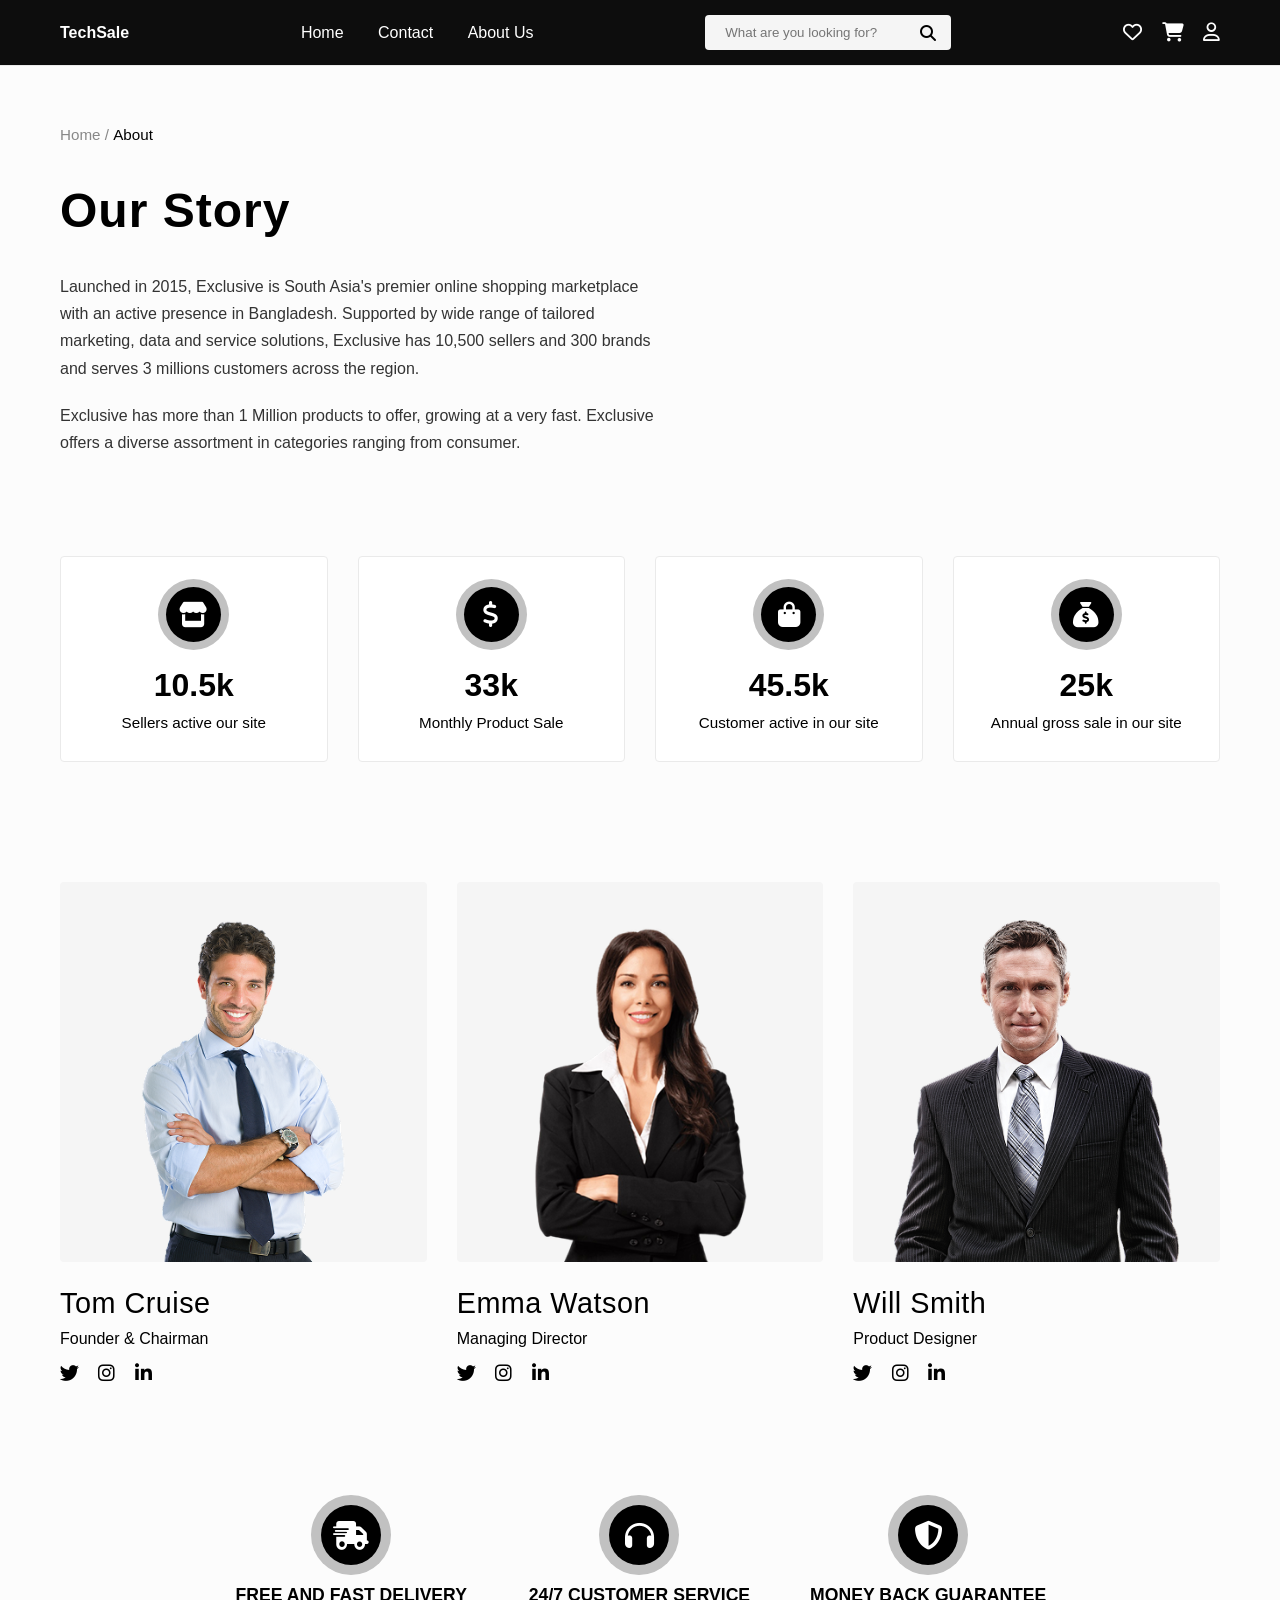
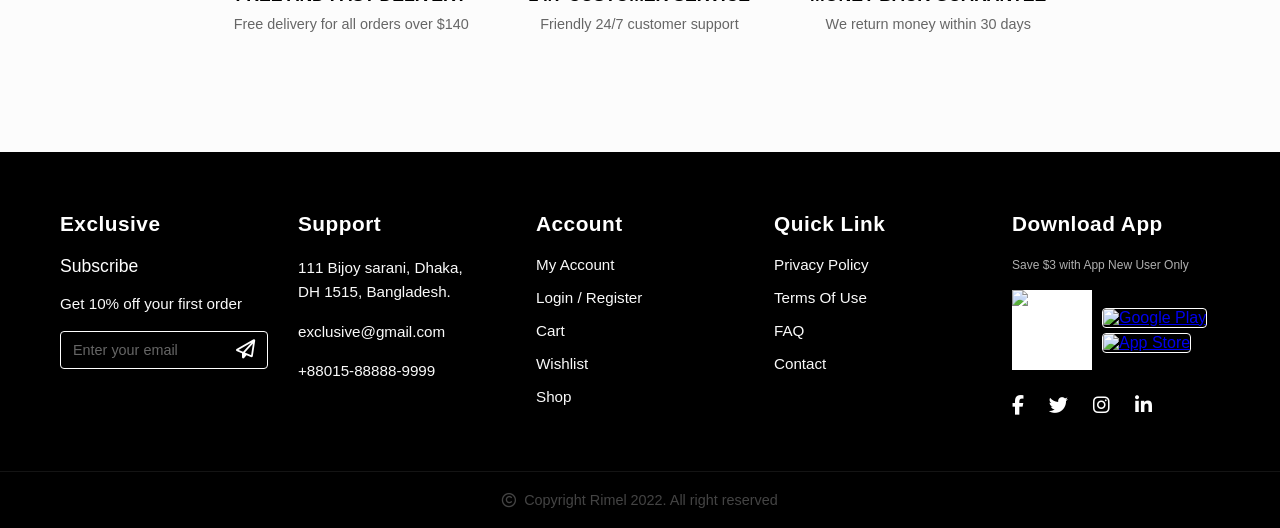
==== aboutus.html @ 367d189a "first commit" ====
<!DOCTYPE html>
<html lang="en">
<head>
    <meta charset="UTF-8">
    <meta name="viewport" content="width=device-width, initial-scale=1.0">
    <title>About Us - Tech Store</title>
    <link rel="stylesheet" href="index.css">
    <link rel="stylesheet" href="aboutus.css">
    <link rel="stylesheet" href="https://cdnjs.cloudflare.com/ajax/libs/font-awesome/6.5.0/css/all.min.css">
</head>
<body>
    <header class="main-header">
        <nav class="nav-menu" id="navMenu">
            <div class="logo"><strong>TechSale</strong></div>
            <div class="nav-links">
                <a href="index.html">Home</a>
                <a href="#">Contact</a>
                <a class="active" href="aboutus.html">About Us</a>
            </div>
            <div class="search-div">
                <input placeholder="What are you looking for?">
                <i class="fa-solid fa-magnifying-glass"></i>
            </div>
            <div class="icons">
                <i class="fa-regular fa-heart" style="color: rgb(255, 255, 255);"></i>
                <i class="fa-solid fa-cart-shopping" style="color: rgb(255, 255, 255);"></i>
                <i class="fa-regular fa-user" style="color: rgb(255, 255, 255);"></i>
            </div>
        </nav>
    </header>

    <main class="about-main">
        <div class="breadcrumb">
            <a href="index.html">Home</a> / <span class="current">About</span>
        </div>

        <section class="our-story">
            <div class="story-content">
                <h2>Our Story</h2>
                <p>Launched in 2015, Exclusive is South Asia's premier online shopping marketplace with an active presence in Bangladesh. Supported by wide range of tailored marketing, data and service solutions, Exclusive has 10,500 sellers and 300 brands and serves 3 millions customers across the region.</p>
                <p>Exclusive has more than 1 Million products to offer, growing at a very fast. Exclusive offers a diverse assortment in categories ranging from consumer.</p>
            </div>
        </section>

        <section class="about-stats">
            <div class="stat-card">
                <div class="icon-circle"><i class="fa-solid fa-store"></i></div>
                <h3>10.5k</h3>
                <p>Sellers active our site</p>
            </div>
            <div class="stat-card">
                <div class="icon-circle"><i class="fa-solid fa-dollar-sign"></i></div>
                <h3>33k</h3>
                <p>Monthly Product Sale</p>
            </div>
            <div class="stat-card">
                <div class="icon-circle"><i class="fa-solid fa-bag-shopping"></i></div>
                <h3>45.5k</h3>
                <p>Customer active in our site</p>
            </div>
            <div class="stat-card">
                <div class="icon-circle"><i class="fa-solid fa-sack-dollar"></i></div>
                <h3>25k</h3>
                <p>Annual gross sale in our site</p>
            </div>
        </section>

        <section class="about-team">
            <div class="team-member">
                <div class="member-img-wrapper">
                    <img src="img/TOM.png" alt="Tom Cruise">
                </div>
                <h3>Tom Cruise</h3>
                <p>Founder & Chairman</p>
                <div class="socials">
                    <a href="#"><i class="fa-brands fa-twitter"></i></a>
                    <a href="#"><i class="fa-brands fa-instagram"></i></a>
                    <a href="#"><i class="fa-brands fa-linkedin-in"></i></a>
                </div>
            </div>
            <div class="team-member">
                <div class="member-img-wrapper">
                    <img src="img/EMMA.png" alt="Emma Watson">
                </div>
                <h3>Emma Watson</h3>
                <p>Managing Director</p>
                <div class="socials">
                    <a href="#"><i class="fa-brands fa-twitter"></i></a>
                    <a href="#"><i class="fa-brands fa-instagram"></i></a>
                    <a href="#"><i class="fa-brands fa-linkedin-in"></i></a>
                </div>
            </div>
            <div class="team-member">
                <div class="member-img-wrapper">
                    <img src="img/WILL.png" alt="Will Smith">
                </div>
                <h3>Will Smith</h3>
                <p>Product Designer</p>
                <div class="socials">
                    <a href="#"><i class="fa-brands fa-twitter"></i></a>
                    <a href="#"><i class="fa-brands fa-instagram"></i></a>
                    <a href="#"><i class="fa-brands fa-linkedin-in"></i></a>
                </div>
            </div>
        </section>

        <section class="about-features">
            <div class="feature-item">
                <div class="feature-icon">
                    <i class="fa-solid fa-truck-fast"></i>
                </div>
                <h4>FREE AND FAST DELIVERY</h4>
                <p>Free delivery for all orders over $140</p>
            </div>
            <div class="feature-item">
                <div class="feature-icon">
                    <i class="fa-solid fa-headphones"></i>
                </div>
                <h4>24/7 CUSTOMER SERVICE</h4>
                <p>Friendly 24/7 customer support</p>
            </div>
            <div class="feature-item">
                <div class="feature-icon">
                    <i class="fa-solid fa-shield-halved"></i>
                </div>
                <h4>MONEY BACK GUARANTEE</h4>
                <p>We return money within 30 days</p>
            </div>
        </section>
    </main>

    <footer class="main-footer">
        <div class="footer-container">
            <div class="footer-column">
                <h3>Exclusive</h3>
                <h4>Subscribe</h4>
                <p>Get 10% off your first order</p>
                <form class="subscribe-form" action="#">
                    <input type="email" placeholder="Enter your email" required>
                    <button type="submit"><i class="fa-regular fa-paper-plane"></i></button>
                </form>
            </div>
            <div class="footer-column">
                <h3>Support</h3>
                <p>111 Bijoy sarani, Dhaka,<br> DH 1515, Bangladesh.</p>
                <p>exclusive@gmail.com</p>
                <p>+88015-88888-9999</p>
            </div>
            <div class="footer-column">
                <h3>Account</h3>
                <ul>
                    <li><a href="#">My Account</a></li>
                    <li><a href="#">Login / Register</a></li>
                    <li><a href="#">Cart</a></li>
                    <li><a href="#">Wishlist</a></li>
                    <li><a href="#">Shop</a></li>
                </ul>
            </div>
            <div class="footer-column">
                <h3>Quick Link</h3>
                <ul>
                    <li><a href="#">Privacy Policy</a></li>
                    <li><a href="#">Terms Of Use</a></li>
                    <li><a href="#">FAQ</a></li>
                    <li><a href="#">Contact</a></li>
                </ul>
            </div>
            <div class="footer-column app-column">
                <h3>Download App</h3>
                <p class="app-discount">Save $3 with App New User Only</p>
                <div class="app-links">
                    <div class="qr-code">
                        <img src="img/qr-code.png" alt="QR Code" style="background:#fff; width: 80px; height: 80px; display: block;">
                    </div>
                    <div class="store-buttons">
                        <a href="#"><img src="img/google-play.png" alt="Google Play" style="width: 110px; background:#000; border:1px solid #fff; border-radius: 4px;"></a>
                        <a href="#"><img src="img/app-store.png" alt="App Store" style="width: 110px; background:#000; border:1px solid #fff; border-radius: 4px; margin-top: 5px;"></a>
                    </div>
                </div>
                <div class="social-icons">
                    <a href="#"><i class="fa-brands fa-facebook-f"></i></a>
                    <a href="#"><i class="fa-brands fa-twitter"></i></a>
                    <a href="#"><i class="fa-brands fa-instagram"></i></a>
                    <a href="#"><i class="fa-brands fa-linkedin-in"></i></a>
                </div>
            </div>
        </div>
        <div class="footer-bottom">
            <p><i class="fa-regular fa-copyright"></i> Copyright Rimel 2022. All right reserved</p>
        </div>
    </footer>
</body>
</html>
---- index.css ----
/* Base Styles */
* {
    margin: 0;
    padding: 0;
    box-sizing: border-box;
    font-family: Arial, sans-serif;
}

body {
    background-color: #fcfcfc;
}

main {
    max-width: 1200px;
    margin: 0 auto;
    padding: 0 20px;
}

.logo {
 color: #ffffff;
}

/* Header & Navigation */
.main-header {
    background-color: #0D0D0D;
    border-bottom: 1px solid #eaeaea;
    padding: 15px 0;
}

.nav-menu {
    max-width: 1200px;
    margin: 0 auto;
    display: flex;
    justify-content: space-between;
    align-items: center;
    padding: 0 20px;
}

.nav-links a {
    text-decoration: none;
    color: #ffffff;
    margin: 0 15px;
    font-weight: 500;
}

.search-div {
    display: flex;
    align-items: center;
    position: relative;
    background: #f5f5f5;
    border-radius: 4px;
    padding: 5px 15px;
}

.search-div input {
    border: none;
    background: transparent;
    outline: none;
    padding: 5px;
    width: 200px;
}

.icons i {
    margin-left: 15px;
    font-size: 1.2rem;
    cursor: pointer;
    color: #ffffff;
}

/* Hero Banners */
.banner-placeholder {
    margin: -1px;
    display: flex;
    align-items: center;
    justify-content: center;

}

/* Structural Sections */
.product-section {
    margin: 40px 0;
}

.section-heading {
    display: flex;
    justify-content: space-between;
    align-items: center;
    margin-bottom: 20px;
}

.section-heading h2 {
    font-size: 1.5rem;
}

.view-all {
    color: #000000;
    text-decoration: none;
    font-weight: bold;
}

/* Product Cards Layout */
.product-grid {
    display: grid;
    grid-template-columns: repeat(5, 1fr);
    gap: 20px;
}

.product-card {
    background: #fff;
    border: 1px solid #eaeaea;
    border-radius: 8px;
    padding: 15px;
    position: relative;
    text-align: center;
    transition: box-shadow 0.3s;
}

.product-card:hover {
    box-shadow: 0 4px 12px rgba(0,0,0,0.1);
}

.wishlist-btn {
    position: absolute;
    top: 10px;
    right: 10px;
    background: none;
    border: none;
    cursor: pointer;
    font-size: 1.2rem;
    color: #888;
}

.product-img {
    width: 100%;
    height: 150px;
    object-fit: contain;
    margin-bottom: 15px;
}

.product-title {
    font-size: 0.9rem;
    margin-bottom: 10px;
    color: #333;
}

.price-container {
    margin-bottom: 10px;
}

.new-price {
    color: #d32f2f;
    font-weight: bold;
    margin-right: 5px;
}

.old-price {
    text-decoration: line-through;
    color: #888;
    font-size: 0.8rem;
}

.rating {
    font-size: 0.8rem;
    color: #fbc02d;
}

.reviews {
    color: #888;
    margin-left: 5px;
}

/* Interactive Promo Banner */
.promo-banner {
    background: #000;
    color: #fff;
    display: flex;
    justify-content: space-between;
    padding: 50px;
    border-radius: 8px;
    margin: 50px 0;
}

.category-tag {
    color: #00e676;
    font-weight: bold;
    margin-bottom: 15px;
    display: block;
}

.promo-content h2 {
    font-size: 2.5rem;
    margin-bottom: 20px;
}

.timer {
    display: flex;
    gap: 15px;
    margin-bottom: 30px;
}

.time-box {
    background: #fff;
    color: #000;
    width: 60px;
    height: 60px;
    border-radius: 50%;
    display: flex;
    flex-direction: column;
    align-items: center;
    justify-content: center;
    font-size: 0.7rem;
    font-weight: bold;
}

.time-box span {
    font-size: 1.2rem;
}
.promo-image{
    position: relative ;
    width: 500px;
    height: 300px;
    
    

}
#shadow-image{
    z-index: 1;
    position: absolute; right: -90px;
}
#JBL{
    z-index: 2;
     position: absolute;
     bottom: 10px;
     right: 20px;
}
.buy-btn {
    background: #00e676;
    color: #fff;
    border: none;
    padding: 10px 30px;
    border-radius: 4px;
    font-size: 1rem;
    cursor: pointer;
    font-weight: bold;
}
/* =========================================
   Footer Styles
========================================= */
.main-footer {
    background-color: #000000;
    color: #ffffff;
    padding-top: 60px;
    margin-top: 60px;
}

.footer-container {
    max-width: 1200px;
    margin: 0 auto;
    display: flex;
    justify-content: space-between;
    padding: 0 20px 50px;
    flex-wrap: wrap;
    gap: 30px;
}

.footer-column {
    flex: 1;
    min-width: 160px;
}

.footer-column h3 {
    font-size: 1.3rem;
    font-weight: bold;
    margin-bottom: 20px;
    letter-spacing: 0.5px;
}

.footer-column h4 {
    font-size: 1.1rem;
    margin-bottom: 15px;
    font-weight: 500;
}

.footer-column p {
    font-size: 0.95rem;
    margin-bottom: 15px;
    color: #fafafa;
    line-height: 1.6;
}

/* Subscribe Form */
.subscribe-form {
    display: flex;
    align-items: center;
    border: 1.5px solid #ffffff;
    border-radius: 4px;
    padding: 8px 12px;
    width: 100%;
    max-width: 250px;
    margin-top: 15px;
}

.subscribe-form input {
    background: transparent;
    border: none;
    color: #ffffff;
    outline: none;
    width: 100%;
    font-size: 0.9rem;
}

.subscribe-form input::placeholder {
    color: #666666;
}

.subscribe-form button {
    background: transparent;
    border: none;
    color: #ffffff;
    cursor: pointer;
    font-size: 1.2rem;
    display: flex;
    align-items: center;
    justify-content: center;
}

/* Footer Lists (Account, Links) */
.footer-column ul {
    list-style: none;
}

.footer-column ul li {
    margin-bottom: 15px;
}

.footer-column ul li a {
    color: #fafafa;
    text-decoration: none;
    font-size: 0.95rem;
    transition: color 0.3s ease;
}

.footer-column ul li a:hover {
    color: #888888;
}

/* App Download Section */
.app-discount {
    font-size: 0.75rem !important;
    color: #afafaf !important;
    margin-bottom: 12px;
}

.app-links {
    display: flex;
    gap: 10px;
    margin-bottom: 25px;
    align-items: center;
}

.store-buttons {
    display: flex;
    flex-direction: column;
}

/* Social Icons */
.social-icons {
    display: flex;
    gap: 25px;
}

.social-icons a {
    color: #ffffff;
    font-size: 1.2rem;
    text-decoration: none;
    transition: color 0.3s ease;
}

.social-icons a:hover {
    color: #888888;
}

/* Footer Bottom Copyright */
.footer-bottom {
    border-top: 1px solid #141414;
    text-align: center;
    padding: 20px 0;
    background-color: #000000;
}

.footer-bottom p {
    color: #444444;
    font-size: 0.9rem;
    display: flex;
    align-items: center;
    justify-content: center;
    gap: 8px;
    margin: 0;
}
---- aboutus.css ----
.about-main {
    max-width: 1200px;
    margin: 0 auto;
    padding: 0 20px;
    color: #000;
}

.breadcrumb {
    padding: 60px 0 40px;
    font-size: 0.95rem;
    color: #888;
}

.breadcrumb a {
    color: #888;
    text-decoration: none;
}

.breadcrumb .current {
    color: #000;
    font-weight: 500;
}

.our-story {
    margin-bottom: 100px;
}

.story-content {
    max-width: 600px;
}

.story-content h2 {
    font-size: 3rem;
    font-weight: 600;
    margin-bottom: 35px;
    letter-spacing: 1px;
}

.story-content p {
    font-size: 1rem;
    line-height: 1.7;
    margin-bottom: 20px;
    color: #333;
}

.about-stats {
    display: flex;
    gap: 30px;
    margin-bottom: 120px;
    flex-wrap: wrap;
}

.stat-card {
    flex: 1;
    min-width: 220px;
    border: 1.5px solid #eaeaea;
    border-radius: 4px;
    padding: 30px 20px;
    text-align: center;
    background-color: #ffffff;
    position: relative;
    transition: transform 0.3s ease, box-shadow 0.3s ease, border-color 0.3s ease;
}

.stat-card:hover {
    transform: translateY(-10px);
    box-shadow: 0 15px 30px rgba(0, 0, 0, 0.15);
    border-color: #000000;
}

.icon-circle {
    width: 55px;
    height: 55px;
    background: #000000;
    color: #ffffff;
    border-radius: 50%;
    display: flex;
    align-items: center;
    justify-content: center;
    font-size: 1.6rem;
    margin: 0 auto 25px;
    box-shadow: 0 0 0 8px #c1c1c1;
    transition: all 0.3s ease;
}

.stat-card h3 {
    font-size: 2rem;
    margin-bottom: 10px;
}

.stat-card p {
    font-size: 0.95rem;
    color: #000;
}

.about-team {
    display: flex;
    gap: 30px;
    margin-bottom: 120px;
    flex-wrap: wrap;
}

.team-member {
    flex: 1;
    min-width: 300px;
}

.member-img-wrapper {
    background-color: #f5f5f5;
    height: 380px;
    border-radius: 4px;
    display: flex;
    align-items: flex-end;
    justify-content: center;
    margin-bottom: 25px;
    overflow: hidden;
}

.member-img-wrapper img {
    height: 90%;
    object-fit: contain;
}

.team-member h3 {
    font-size: 1.8rem;
    font-weight: 500;
    margin-bottom: 10px;
    letter-spacing: 0.5px;
}

.team-member p {
    font-size: 1rem;
    color: #000;
    margin-bottom: 15px;
}

.socials a {
    color: #000;
    font-size: 1.2rem;
    margin-right: 15px;
    text-decoration: none;
    transition: color 0.3s ease;
}

.socials a:hover {
    color: #db4444;
}

.about-features {
    display: flex;
    justify-content: center;
    gap: 60px;
    margin-bottom: 120px;
    flex-wrap: wrap;
}

.feature-item {
    text-align: center;
    max-width: 250px;
}

.feature-icon {
    width: 60px;
    height: 60px;
    background: #000000;
    color: #ffffff;
    border-radius: 50%;
    display: flex;
    align-items: center;
    justify-content: center;
    font-size: 1.8rem;
    margin: 0 auto 20px;
    box-shadow: 0 0 0 10px #c1c1c1;
}

.feature-item h4 {
    font-size: 1.1rem;
    margin-bottom: 10px;
    font-weight: 600;
}

.feature-item p {
    font-size: 0.9rem;
    color: #666;
}
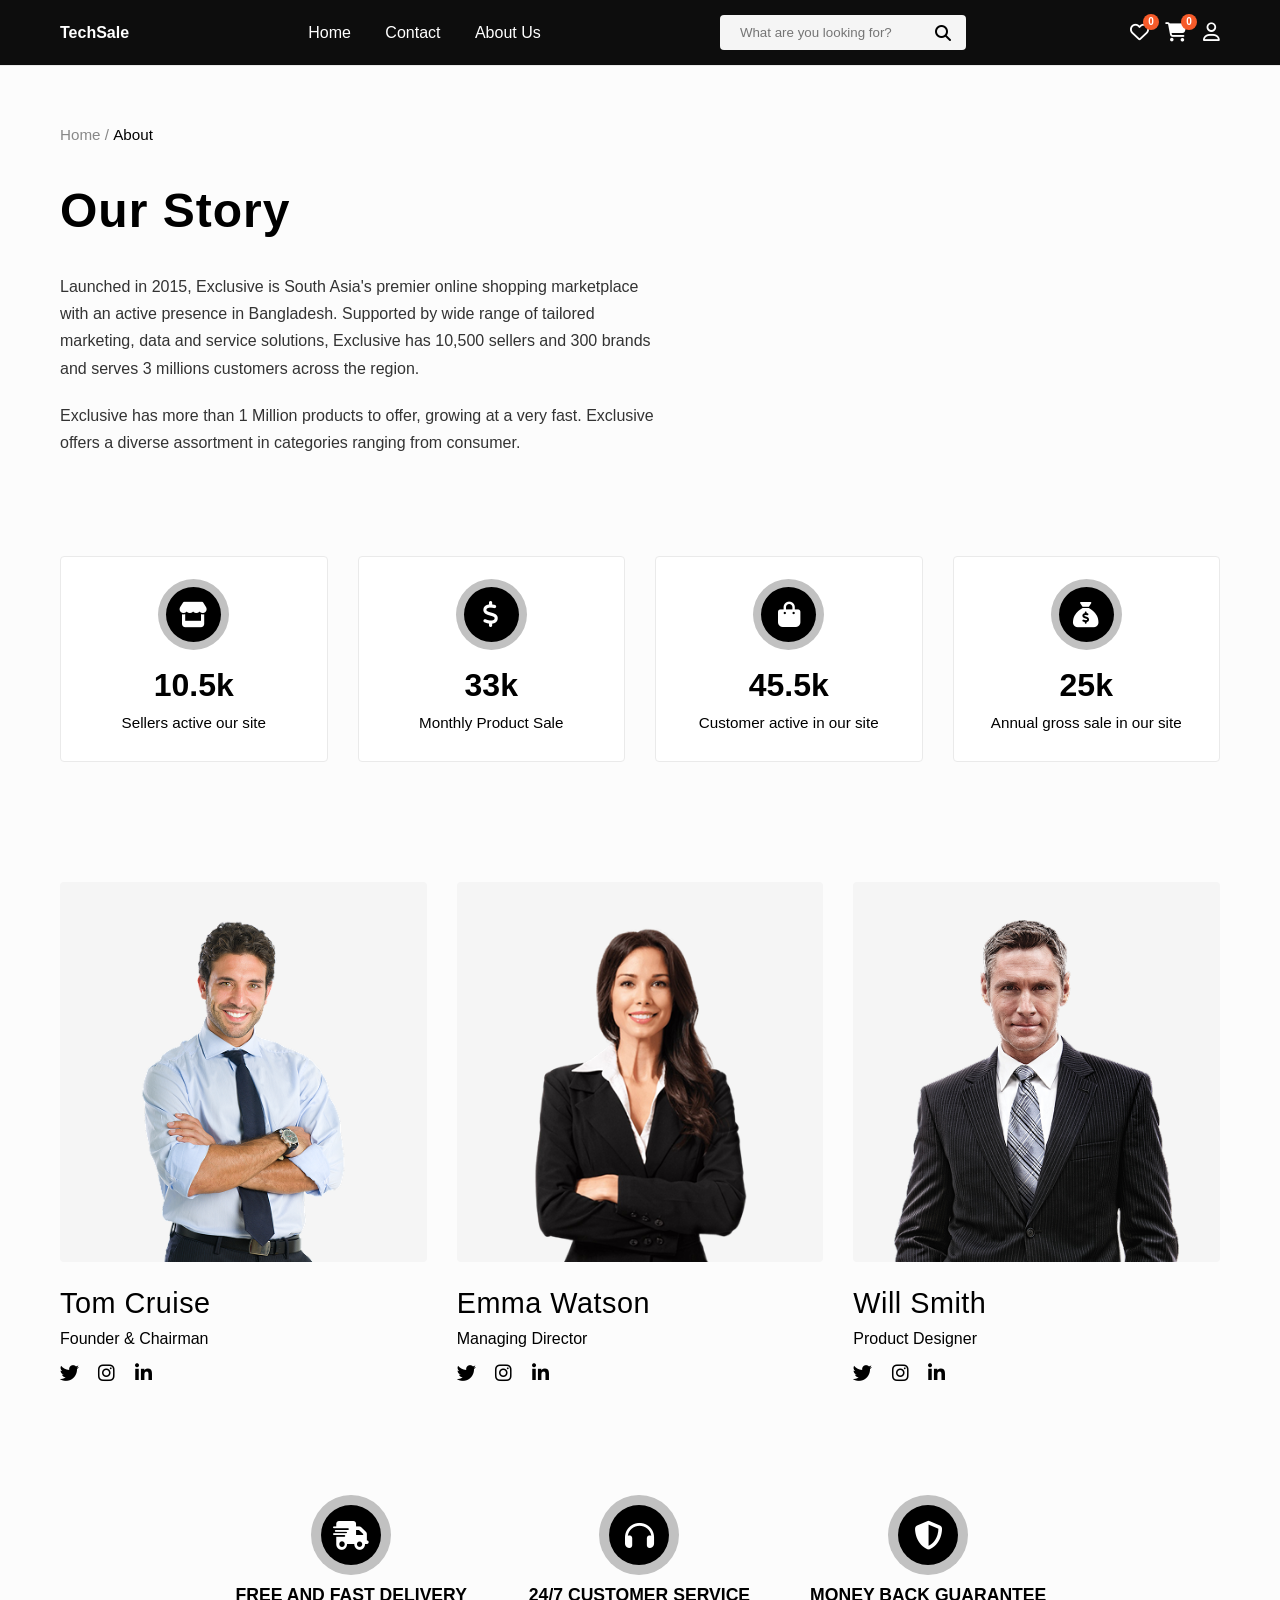
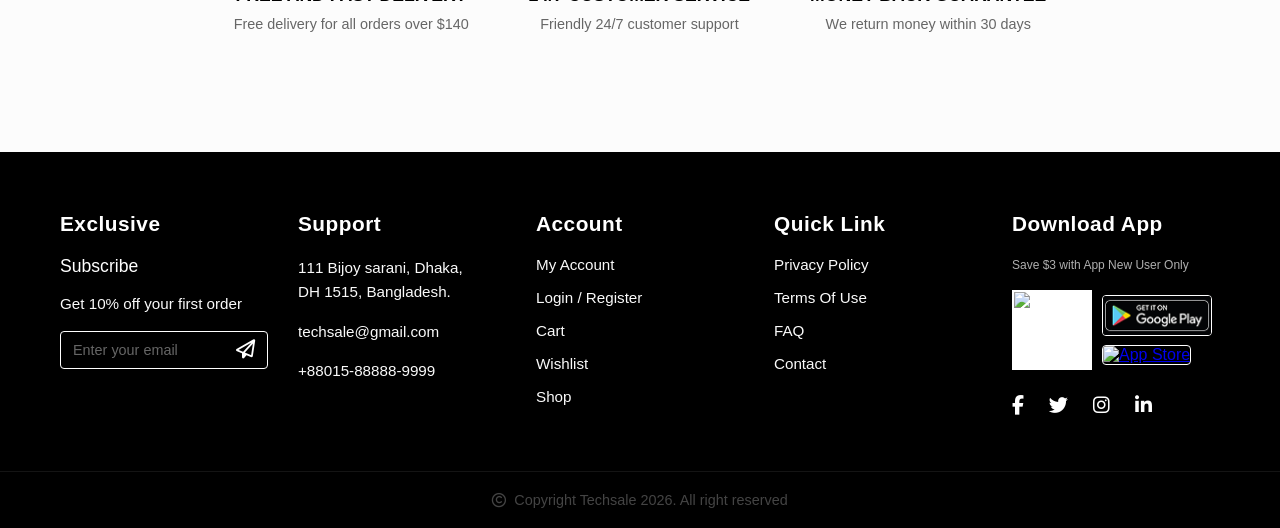
==== commit cce28dcb: "676766" ====
--- a/aboutus.html
+++ b/aboutus.html
@@ -14,7 +14,7 @@
             <div class="logo"><strong>TechSale</strong></div>
             <div class="nav-links">
                 <a href="index.html">Home</a>
-                <a href="#">Contact</a>
+                <a href="contact.html">Contact</a>
                 <a class="active" href="aboutus.html">About Us</a>
             </div>
             <div class="search-div">
@@ -22,9 +22,9 @@
                 <i class="fa-solid fa-magnifying-glass"></i>
             </div>
             <div class="icons">
-                <i class="fa-regular fa-heart" style="color: rgb(255, 255, 255);"></i>
-                <i class="fa-solid fa-cart-shopping" style="color: rgb(255, 255, 255);"></i>
-                <i class="fa-regular fa-user" style="color: rgb(255, 255, 255);"></i>
+                <a href="wishlist.html" class="icon-link js-wishlist-link"><i class="fa-regular fa-heart"></i><span class="icon-count wishlist-count">0</span></a>
+                <a href="cart.html" class="icon-link js-cart-link"><i class="fa-solid fa-cart-shopping"></i><span class="icon-count cart-count">0</span></a>
+                <a href="dashboard.html" class="icon-link"><i class="fa-regular fa-user"></i></a>
             </div>
         </nav>
     </header>
@@ -140,12 +140,14 @@
                     <button type="submit"><i class="fa-regular fa-paper-plane"></i></button>
                 </form>
             </div>
+
             <div class="footer-column">
                 <h3>Support</h3>
                 <p>111 Bijoy sarani, Dhaka,<br> DH 1515, Bangladesh.</p>
-                <p>exclusive@gmail.com</p>
+                <p>techsale@gmail.com</p>
                 <p>+88015-88888-9999</p>
             </div>
+
             <div class="footer-column">
                 <h3>Account</h3>
                 <ul>
@@ -156,25 +158,27 @@
                     <li><a href="#">Shop</a></li>
                 </ul>
             </div>
+
             <div class="footer-column">
                 <h3>Quick Link</h3>
                 <ul>
                     <li><a href="#">Privacy Policy</a></li>
                     <li><a href="#">Terms Of Use</a></li>
                     <li><a href="#">FAQ</a></li>
-                    <li><a href="#">Contact</a></li>
+                    <li><a href="contact.html">Contact</a></li>
                 </ul>
             </div>
+
             <div class="footer-column app-column">
                 <h3>Download App</h3>
                 <p class="app-discount">Save $3 with App New User Only</p>
                 <div class="app-links">
                     <div class="qr-code">
-                        <img src="img/qr-code.png" alt="QR Code" style="background:#fff; width: 80px; height: 80px; display: block;">
+                        <img src="img/Qr code.png" alt="QR Code" style="background:#fff; width: 80px; height: 80px; display: block; border: 2px solid #fff;">
                     </div>
                     <div class="store-buttons">
-                        <a href="#"><img src="img/google-play.png" alt="Google Play" style="width: 110px; background:#000; border:1px solid #fff; border-radius: 4px;"></a>
-                        <a href="#"><img src="img/app-store.png" alt="App Store" style="width: 110px; background:#000; border:1px solid #fff; border-radius: 4px; margin-top: 5px;"></a>
+                        <a href="#"><img src="img/GooglePlay.png" alt="Google Play" style="width: 110px; background:#000; border:1px solid #fff; border-radius: 4px;"></a>
+                        <a href="#"><img src="img/appStore.png" alt="App Store" style="width: 110px; background:#000; border:1px solid #fff; border-radius: 4px; margin-top: 5px;"></a>
                     </div>
                 </div>
                 <div class="social-icons">
@@ -185,9 +189,11 @@
                 </div>
             </div>
         </div>
+        
         <div class="footer-bottom">
-            <p><i class="fa-regular fa-copyright"></i> Copyright Rimel 2022. All right reserved</p>
+            <p><i class="fa-regular fa-copyright"></i> Copyright Techsale 2026. All right reserved</p>
         </div>
     </footer>
+    <script src="script.js"></script>
 </body>
 </html>
--- a/index.css
+++ b/index.css
@@ -396,4 +396,581 @@
     justify-content: center;
     gap: 8px;
     margin: 0;
-}+}
+/* =========================================
+   Shop interactions: search, wishlist, cart
+========================================= */
+.icons {
+    display: flex;
+    align-items: center;
+    gap: 16px;
+}
+
+.icons i {
+    margin-left: 0;
+}
+
+.icon-link {
+    color: #ffffff;
+    text-decoration: none;
+    position: relative;
+    display: inline-flex;
+    align-items: center;
+    justify-content: center;
+}
+
+.icon-link i {
+    color: #ffffff;
+}
+
+.icon-count {
+    position: absolute;
+    top: -9px;
+    right: -10px;
+    min-width: 16px;
+    height: 16px;
+    padding: 0 4px;
+    border-radius: 50%;
+    background: #f65b2a;
+    color: #fff;
+    font-size: 10px;
+    line-height: 16px;
+    text-align: center;
+    font-weight: bold;
+}
+
+.search-result-info {
+    min-height: 20px;
+    margin: 20px 0 -15px;
+    color: #666;
+    font-size: 0.95rem;
+}
+
+.empty-section,
+.empty-page {
+    grid-column: 1 / -1;
+    color: #777;
+    padding: 25px 0;
+}
+
+.product-card {
+    cursor: pointer;
+}
+
+.wishlist-btn.active,
+.wishlist-btn.active i {
+    color: #f65b2a;
+}
+
+.card-cart-btn {
+    width: 100%;
+    margin-top: 12px;
+    padding: 9px 12px;
+    border: none;
+    border-radius: 4px;
+    background: #0D0D0D;
+    color: #fff;
+    cursor: pointer;
+    font-weight: 600;
+    transition: 0.25s ease;
+}
+
+.card-cart-btn:hover {
+    background: #f65b2a;
+}
+
+/* Product details page */
+.product-main,
+.shop-page-main,
+.cart-main {
+    max-width: 1200px;
+    margin: 0 auto;
+    padding: 45px 20px 70px;
+}
+
+.product-detail-grid {
+    display: grid;
+    grid-template-columns: minmax(320px, 1fr) minmax(320px, 0.95fr);
+    gap: 90px;
+    align-items: start;
+}
+
+.product-gallery {
+    width: 100%;
+}
+
+.main-product-image {
+    width: 100%;
+    height: 355px;
+    background: #fff;
+    border: 1px solid #efefef;
+    display: flex;
+    align-items: center;
+    justify-content: center;
+    overflow: hidden;
+}
+
+.main-product-image img {
+    width: 92%;
+    height: 92%;
+    object-fit: contain;
+}
+
+.thumb-row {
+    display: grid;
+    grid-template-columns: repeat(4, 1fr);
+    gap: 18px;
+    margin-top: 22px;
+}
+
+.thumb-btn {
+    height: 72px;
+    border: 1px solid #ddd;
+    background: #fff;
+    cursor: pointer;
+    border-radius: 3px;
+}
+
+.thumb-btn img {
+    width: 100%;
+    height: 100%;
+    object-fit: contain;
+}
+
+.product-breadcrumb,
+.cart-breadcrumb {
+    color: #888;
+    font-size: 0.85rem;
+    margin-bottom: 18px;
+}
+
+.product-breadcrumb a,
+.cart-breadcrumb a {
+    color: #888;
+    text-decoration: none;
+}
+
+.product-info-panel h1 {
+    font-size: 1.75rem;
+    margin-bottom: 12px;
+    color: #111;
+}
+
+.product-meta-row {
+    display: flex;
+    align-items: center;
+    gap: 10px;
+    margin-bottom: 16px;
+    font-size: 0.85rem;
+}
+
+.product-rating {
+    color: #fbc02d;
+}
+
+.stock-status {
+    color: #00a550;
+    border-left: 1px solid #d7d7d7;
+    padding-left: 10px;
+}
+
+.product-short-desc {
+    color: #555;
+    line-height: 1.7;
+    max-width: 520px;
+    font-size: 0.95rem;
+    margin-bottom: 24px;
+}
+
+.product-detail-price {
+    font-size: 1.55rem;
+    margin-bottom: 24px;
+}
+
+.product-spec {
+    color: #333;
+    font-size: 0.95rem;
+    margin-bottom: 20px;
+}
+
+.product-spec span {
+    color: #999;
+    margin: 0 8px;
+}
+
+.color-row {
+    display: flex;
+    align-items: center;
+    gap: 10px;
+    margin-bottom: 24px;
+}
+
+.color-dot {
+    width: 17px;
+    height: 17px;
+    border-radius: 50%;
+    border: 1px solid #111;
+    display: inline-block;
+    background: #fff;
+}
+
+.color-dot:nth-child(3) {
+    background: #111;
+}
+
+.detail-actions {
+    display: flex;
+    align-items: center;
+    gap: 55px;
+    margin-bottom: 28px;
+}
+
+.qty-control {
+    display: inline-flex;
+    align-items: center;
+    height: 42px;
+}
+
+.qty-control button {
+    width: 34px;
+    height: 34px;
+    border: 1px solid #999;
+    background: #fff;
+    cursor: pointer;
+    font-size: 1.1rem;
+}
+
+.qty-control button:last-child {
+    background: #000;
+    color: #fff;
+}
+
+.qty-control span {
+    min-width: 46px;
+    height: 34px;
+    display: inline-flex;
+    align-items: center;
+    justify-content: center;
+    border-top: 1px solid #999;
+    border-bottom: 1px solid #999;
+    font-weight: 600;
+}
+
+.detail-wishlist-btn {
+    position: static;
+    width: 42px;
+    height: 42px;
+    border: 1px solid #999;
+    border-radius: 4px;
+    display: inline-flex;
+    align-items: center;
+    justify-content: center;
+    color: #111;
+    background: #fff;
+}
+
+.detail-buttons {
+    display: flex;
+    gap: 55px;
+}
+
+.buy-now-btn,
+.add-cart-btn,
+.outline-btn {
+    border: none;
+    border-radius: 4px;
+    cursor: pointer;
+    font-weight: 700;
+    transition: 0.25s ease;
+}
+
+.buy-now-btn {
+    background: #f65b2a;
+    color: #fff;
+    padding: 15px 42px;
+}
+
+.buy-now-btn:hover {
+    background: #dc4b20;
+}
+
+.add-cart-btn {
+    background: #000;
+    color: #fff;
+    padding: 15px 48px;
+}
+
+.add-cart-btn:hover {
+    background: #262626;
+}
+
+.outline-btn {
+    background: #fff;
+    border: 1px solid #777;
+    padding: 14px 24px;
+    color: #111;
+}
+
+.product-tabs {
+    display: flex;
+    justify-content: center;
+    gap: 85px;
+    border-top: 1px solid #e5e5e5;
+    margin: 55px -20px 0;
+    padding-top: 42px;
+}
+
+.tab-btn {
+    border: none;
+    background: transparent;
+    color: #aaa;
+    font-size: 1.05rem;
+    cursor: pointer;
+}
+
+.tab-btn.active {
+    color: #111;
+}
+
+.tab-content {
+    margin: 45px auto 70px;
+    max-width: 920px;
+    color: #888;
+    line-height: 1.7;
+    font-size: 0.95rem;
+}
+
+.hidden {
+    display: none !important;
+}
+
+.product-bottom-images {
+    display: grid;
+    grid-template-columns: 1fr 1fr;
+    gap: 30px;
+}
+
+.product-bottom-images img {
+    width: 100%;
+    height: 295px;
+    object-fit: contain;
+    background: #fff;
+    border-radius: 4px;
+    border: 1px solid #eee;
+}
+
+/* Wishlist page */
+.page-top-row {
+    display: flex;
+    justify-content: space-between;
+    align-items: center;
+    margin-bottom: 20px;
+}
+
+.page-top-row h1 {
+    font-size: 1.1rem;
+}
+
+.wishlist-list {
+    display: flex;
+    flex-direction: column;
+    gap: 16px;
+}
+
+.wishlist-item {
+    min-height: 170px;
+    border: 1px solid #dcdcdc;
+    background: #fff;
+    padding: 18px 24px;
+    display: grid;
+    grid-template-columns: 180px 1fr 40px;
+    gap: 28px;
+    align-items: center;
+}
+
+.wishlist-item img {
+    width: 165px;
+    height: 135px;
+    object-fit: contain;
+}
+
+.wishlist-info h3 {
+    font-size: 1rem;
+    margin-bottom: 8px;
+}
+
+.buy-now-btn.small {
+    padding: 10px 28px;
+    margin-top: 8px;
+}
+
+.trash-btn {
+    border: none;
+    background: transparent;
+    color: #bcbcbc;
+    cursor: pointer;
+    font-size: 1rem;
+}
+
+.trash-btn:hover {
+    color: #f65b2a;
+}
+
+/* Cart page */
+.cart-layout {
+    display: grid;
+    grid-template-columns: 1fr 270px;
+    gap: 30px;
+    align-items: start;
+    margin-top: 75px;
+}
+
+.cart-list {
+    display: flex;
+    flex-direction: column;
+    gap: 22px;
+}
+
+.cart-header,
+.cart-row {
+    display: grid;
+    grid-template-columns: 2fr 0.8fr 1fr 1fr 32px;
+    align-items: center;
+    gap: 20px;
+    background: #fff;
+    padding: 18px 22px;
+    box-shadow: 0 3px 4px rgba(0,0,0,0.2);
+    min-height: 78px;
+}
+
+.cart-header {
+    min-height: auto;
+    font-weight: 700;
+    box-shadow: 0 2px 3px rgba(0,0,0,0.22);
+}
+
+.cart-product {
+    display: flex;
+    align-items: center;
+    gap: 25px;
+}
+
+.cart-product img {
+    width: 80px;
+    height: 70px;
+    object-fit: contain;
+}
+
+.cart-qty button,
+.cart-qty span {
+    height: 28px;
+}
+
+.cart-qty button {
+    width: 28px;
+}
+
+.cart-qty span {
+    min-width: 36px;
+}
+
+.cart-summary {
+    background: #fff;
+    padding: 28px 24px;
+    min-height: 205px;
+    box-shadow: 0 3px 5px rgba(0,0,0,0.22);
+}
+
+.cart-summary p {
+    margin-bottom: 22px;
+}
+
+.cart-summary .buy-now-btn {
+    margin-top: 18px;
+    padding: 13px 20px;
+}
+
+.service-row {
+    display: grid;
+    grid-template-columns: repeat(3, 1fr);
+    gap: 70px;
+    margin: 70px -20px 0;
+    padding: 55px 60px;
+    background: #fff;
+}
+
+.service-row h2 {
+    font-size: 1.75rem;
+    margin-bottom: 10px;
+}
+
+.service-row p {
+    color: #999;
+    line-height: 1.5;
+    font-size: 1.05rem;
+}
+
+@media (max-width: 992px) {
+    .product-grid {
+        grid-template-columns: repeat(3, 1fr);
+    }
+
+    .product-detail-grid,
+    .cart-layout {
+        grid-template-columns: 1fr;
+        gap: 35px;
+    }
+
+    .detail-buttons,
+    .detail-actions {
+        gap: 20px;
+        flex-wrap: wrap;
+    }
+
+    .product-tabs {
+        gap: 30px;
+        flex-wrap: wrap;
+    }
+
+    .cart-header,
+    .cart-row {
+        grid-template-columns: 1.5fr 0.7fr 0.9fr 0.8fr 28px;
+        gap: 12px;
+        font-size: 0.9rem;
+    }
+
+    .service-row {
+        grid-template-columns: 1fr;
+        gap: 25px;
+    }
+}
+
+@media (max-width: 700px) {
+    .nav-menu {
+        flex-wrap: wrap;
+        gap: 15px;
+    }
+
+    .product-grid {
+        grid-template-columns: repeat(2, 1fr);
+    }
+
+    .search-div input {
+        width: 150px;
+    }
+
+    .wishlist-item,
+    .cart-header,
+    .cart-row {
+        grid-template-columns: 1fr;
+    }
+
+    .product-bottom-images,
+    .thumb-row {
+        grid-template-columns: 1fr 1fr;
+    }
+
+    .service-row {
+        padding: 35px 20px;
+    }
+}
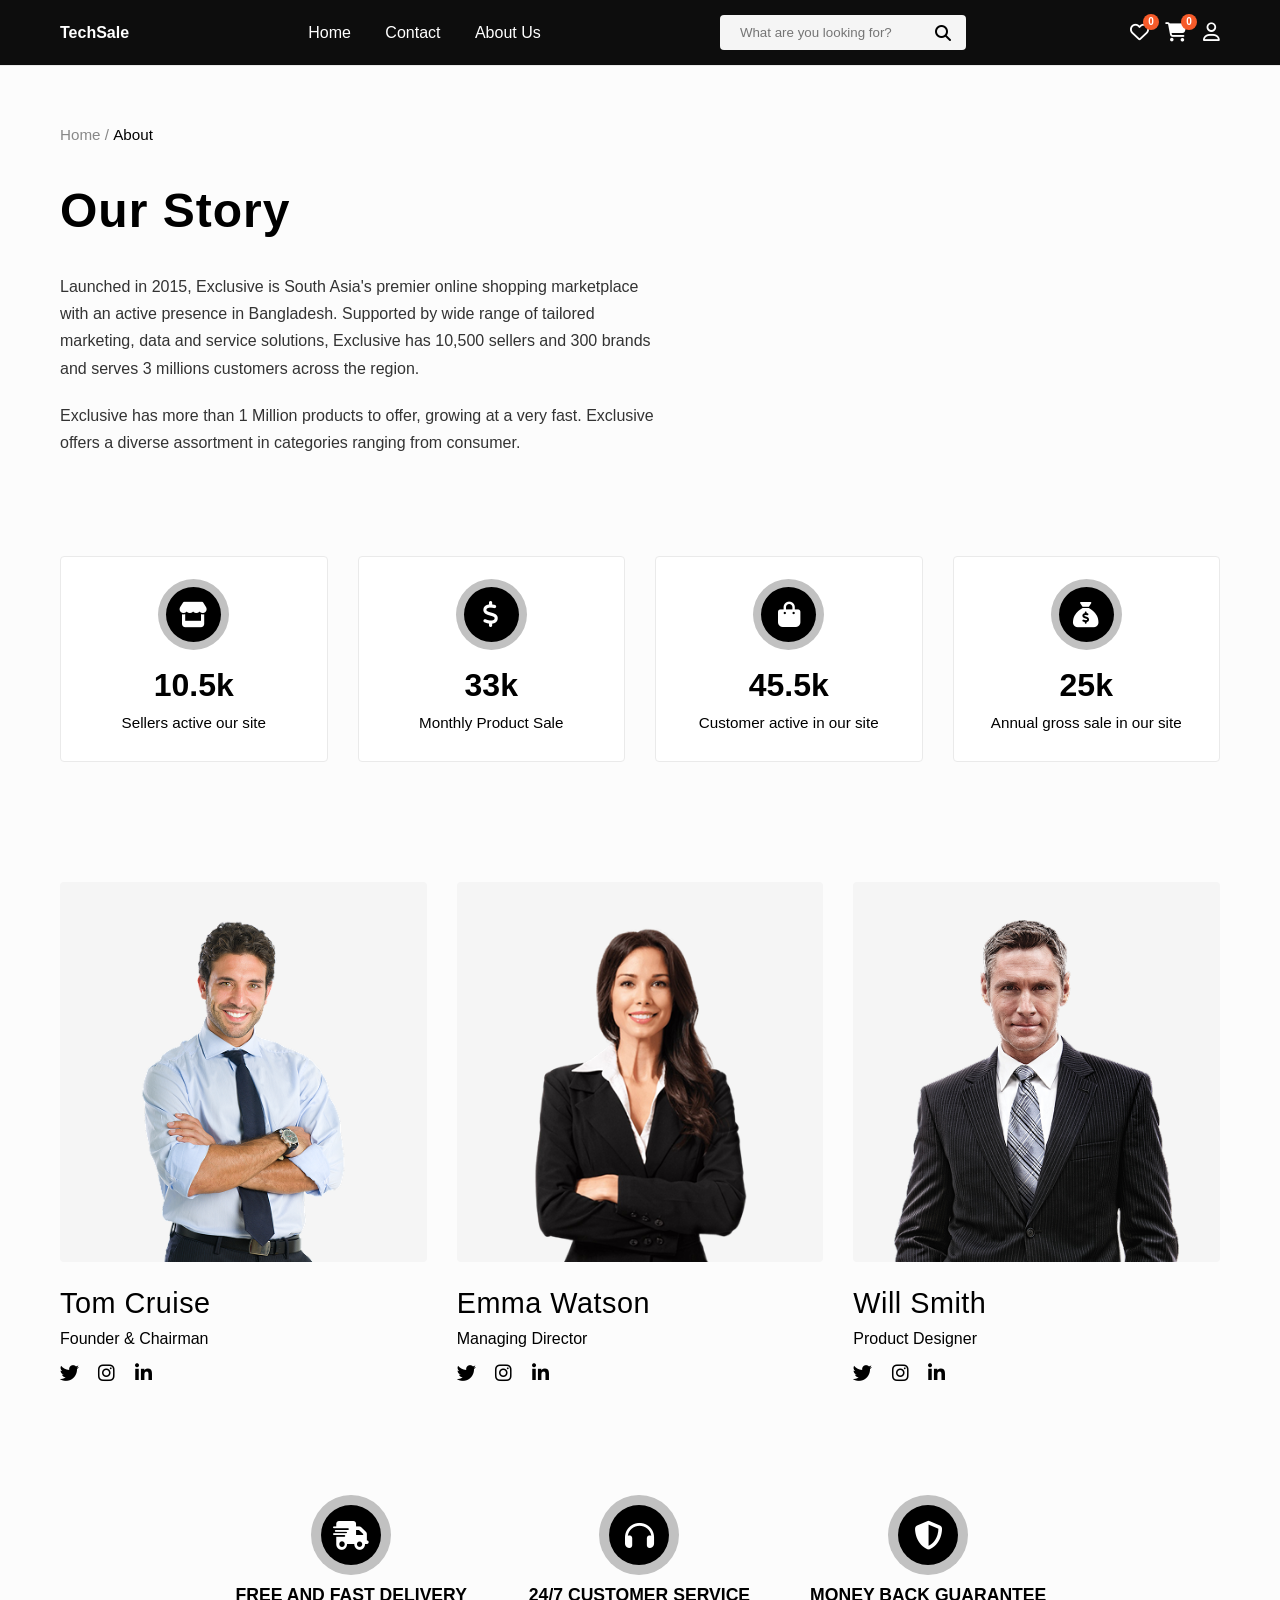
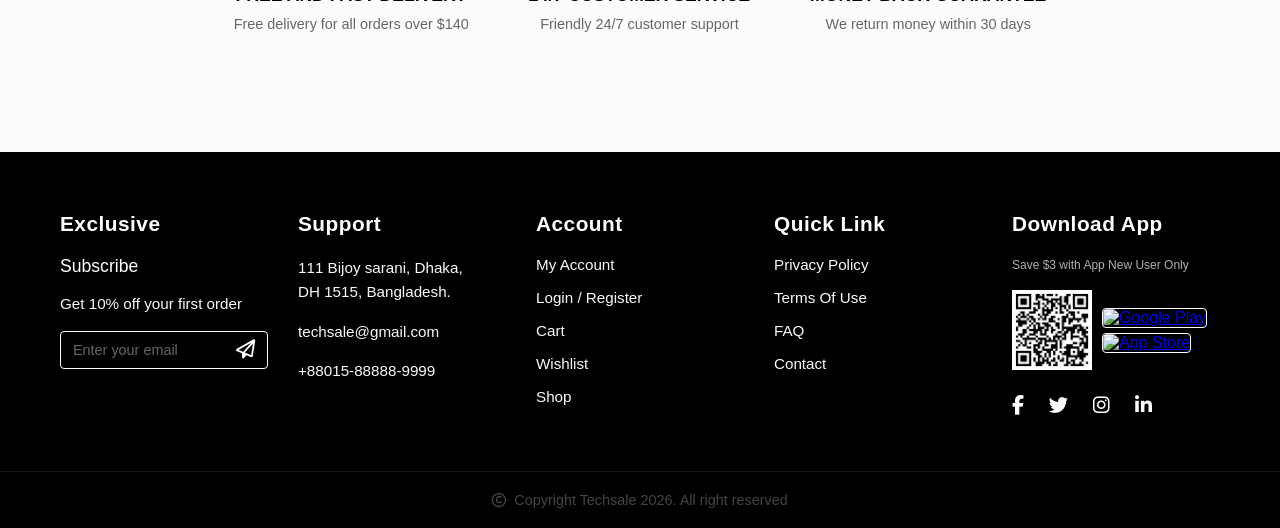
==== commit 6fee80d0: "52" ====
--- a/aboutus.html
+++ b/aboutus.html
@@ -174,11 +174,11 @@
                 <p class="app-discount">Save $3 with App New User Only</p>
                 <div class="app-links">
                     <div class="qr-code">
-                        <img src="img/Qr code.png" alt="QR Code" style="background:#fff; width: 80px; height: 80px; display: block; border: 2px solid #fff;">
+                        <img src="img/qr-code.png" alt="QR Code" style="background:#fff; width: 80px; height: 80px; display: block; border: 2px solid #fff;">
                     </div>
                     <div class="store-buttons">
-                        <a href="#"><img src="img/GooglePlay.png" alt="Google Play" style="width: 110px; background:#000; border:1px solid #fff; border-radius: 4px;"></a>
-                        <a href="#"><img src="img/appStore.png" alt="App Store" style="width: 110px; background:#000; border:1px solid #fff; border-radius: 4px; margin-top: 5px;"></a>
+                        <a href="#"><img src="img/googleplay.png" alt="Google Play" style="width: 110px; background:#000; border:1px solid #fff; border-radius: 4px;"></a>
+                        <a href="#"><img src="img/appstore.png" alt="App Store" style="width: 110px; background:#000; border:1px solid #fff; border-radius: 4px; margin-top: 5px;"></a>
                     </div>
                 </div>
                 <div class="social-icons">
--- a/index.css
+++ b/index.css
@@ -974,3 +974,233 @@
         padding: 35px 20px;
     }
 }
+/* =========================================
+   Mobile Adaptation (Media Queries)
+========================================= */
+@media (max-width: 992px) {
+    .product-grid {
+        grid-template-columns: repeat(3, 1fr);
+    }
+}
+
+@media (max-width: 768px) {
+    .nav-menu {
+        flex-direction: column;
+        gap: 15px;
+    }
+    
+    .nav-links {
+        display: flex;
+        flex-wrap: wrap;
+        justify-content: center;
+        gap: 10px;
+    }
+
+    .nav-links a {
+        margin: 0 10px;
+    }
+
+    .search-div {
+        width: 100%;
+        justify-content: space-between;
+    }
+
+    .search-div input {
+        width: 100%;
+    }
+
+    .icons {
+        margin-top: 10px;
+    }
+
+    .product-grid {
+        grid-template-columns: repeat(2, 1fr);
+    }
+
+    .promo-banner {
+        flex-direction: column;
+        padding: 30px 20px;
+        align-items: center;
+        text-align: center;
+    }
+
+    .promo-image {
+        width: 100%;
+        height: auto;
+        margin-top: 30px;
+        display: flex;
+        flex-direction: column;
+        align-items: center;
+    }
+
+    #shadow-image, #JBL {
+        position: static !important;
+        max-width: 100%;
+        height: auto;
+    }
+
+    .footer-container {
+        flex-direction: column;
+        align-items: center;
+        text-align: center;
+    }
+
+    .footer-column {
+        width: 100%;
+        margin-bottom: 20px;
+    }
+
+    .app-links {
+        justify-content: center;
+    }
+
+    .social-icons {
+        justify-content: center;
+    }
+    
+    .service-row {
+        grid-template-columns: 1fr;
+        gap: 30px;
+        padding: 30px 20px;
+    }
+}
+
+@media (max-width: 480px) {
+    .product-grid {
+        grid-template-columns: 1fr;
+    }
+    
+    .section-heading {
+        flex-direction: column;
+        gap: 15px;
+        align-items: flex-start;
+    }
+    
+    .timer {
+        flex-wrap: wrap;
+        justify-content: center;
+    }
+}
+/* =========================================================
+   Додаткова мобільна адаптація (Кошик та приховування банерів)
+========================================================= */
+@media (max-width: 768px) {
+    
+    /* 1. Приховування банерів за вашим запитом */
+    /* Приховуємо верхній банер (інформаційний рядок над шапкою) */
+    .top-bar, 
+    .top-banner, 
+    .header-banner,
+    .top-header { 
+        display: none !important; 
+    }
+    
+    /* Приховуємо великий інтерактивний банер з акцією на колонку (JBL) */
+    .promo-banner,
+    .interactive-banner { 
+        display: none !important; 
+    }
+
+    /* 2. Адаптація сторінки кошика (cart.html) */
+    .cart-layout {
+        display: flex;
+        flex-direction: column;
+        gap: 20px;
+        padding: 0 10px;
+    }
+
+
+    .cart-header {
+        display: none !important;
+    }
+
+  
+    .cart-row {
+        display: flex;
+        flex-direction: column;
+        align-items: center;
+        text-align: center;
+        gap: 15px;
+        background: #ffffff;
+        padding: 20px;
+        border: 1px solid #eaeaea;
+        border-radius: 6px;
+        box-shadow: 0 2px 5px rgba(0,0,0,0.02);
+    }
+
+
+    .cart-item-info {
+        flex-direction: column;
+        gap: 10px;
+        align-items: center;
+    }
+
+    .cart-product-img, 
+    .cart-row img {
+        width: 90px;
+        height: auto;
+    }
+
+
+    .cart-quantity,
+    .quantity-stage,
+    .cart-quantity-controls {
+        display: flex;
+        justify-content: center;
+        align-items: center;
+        width: 100%;
+        margin: 5px 0;
+    }
+
+
+    .cart-price, 
+    .cart-subtotal {
+        font-size: 1.05rem;
+        font-weight: 600;
+    }
+
+
+    .cart-total-block,
+    .cart-collaterals,
+    .cart-total {
+        width: 100% !important;
+        margin-top: 25px;
+        float: none !important;
+    }
+
+
+    .cart-actions,
+    .coupon-wrapper {
+        flex-direction: column;
+        width: 100%;
+        gap: 10px;
+    }
+
+    .cart-actions button,
+    .cart-actions a,
+    .coupon-wrapper input,
+    .coupon-wrapper button {
+        width: 100% !important;
+        text-align: center;
+        justify-content: center;
+    }
+}
+
+
+@media (max-width: 480px) {
+    .cart-row {
+        padding: 15px 10px;
+    }
+    
+    .cart-price::before {
+        content: "Ціна: ";
+        font-weight: normal;
+        color: #777;
+    }
+    
+    .cart-subtotal::before {
+        content: "Разом: ";
+        font-weight: normal;
+        color: #777;
+    }
+}
